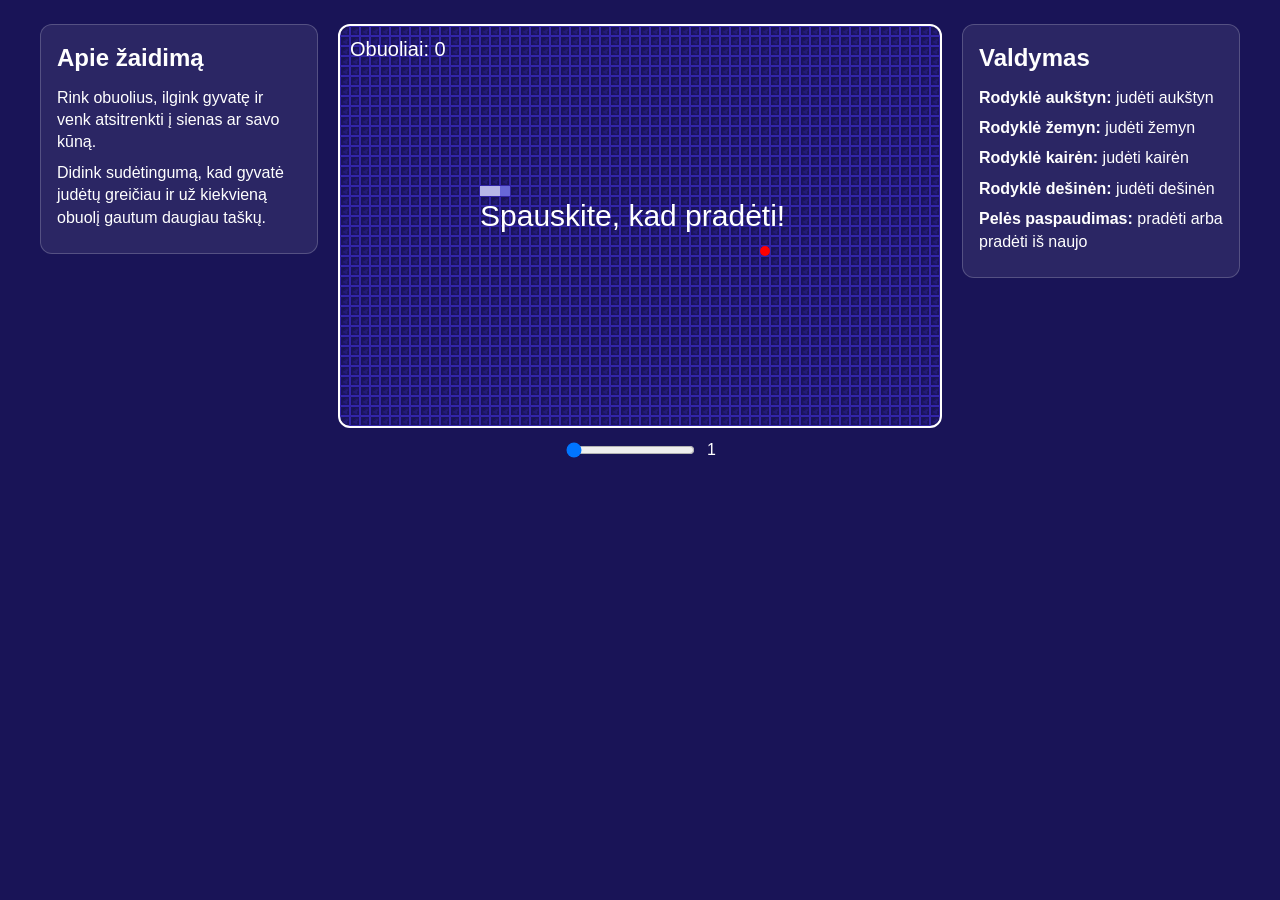
==== snake.html @ 5145cb2d "Reuploaded Files" ====
<!DOCTYPE html>
<html lang="lt">
<head>
    <meta charset="UTF-8">
    <meta name="viewport" content="width=device-width, initial-scale=1.0">
    <title>Snake žaidimas</title>
    <link rel="stylesheet" href="images/snake_style.css">
</head>
<body>
    <main class="layout">
        <section class="side-panel">
            <h2>Apie žaidimą</h2>
            <p>
                Rink obuolius, ilgink gyvatę ir venk atsitrenkti į sienas ar savo kūną.
            </p>
            <p>
                Didink sudėtingumą, kad gyvatė judėtų greičiau ir už kiekvieną obuolį gautum daugiau taškų.
            </p>
        </section>

        <section class="game-panel">
            <canvas id="gameCanvas" width="600" height="400"></canvas>
            <div class="difficulty">
                <input id="dif-select" type="range" list="level" min="1" max="10" value="1">
                <span id="dif-display"></span>
            </div>
        </section>

        <section class="side-panel">
            <h2>Valdymas</h2>
            <p><strong>Rodyklė aukštyn:</strong> judėti aukštyn</p>
            <p><strong>Rodyklė žemyn:</strong> judėti žemyn</p>
            <p><strong>Rodyklė kairėn:</strong> judėti kairėn</p>
            <p><strong>Rodyklė dešinėn:</strong> judėti dešinėn</p>
            <p><strong>Pelės paspaudimas:</strong> pradėti arba pradėti iš naujo</p>
        </section>
    </main>
    <script src="snake_script.js"></script>
</body>
</html>
---- images/snake_style.css ----
@font-face {
    font-family: 'Tahoma';
    src: url('Tahoma.ttf') format('truetype');
}

body {
    text-align: center;
    margin: 0;
    padding: 24px;
    background-color: #191457;
    color: white;
    font-family: 'Tahoma', Arial, sans-serif;
}

.layout {
    display: grid;
    grid-template-columns: 1fr auto 1fr;
    gap: 20px;
    align-items: start;
    max-width: 1200px;
    margin: 0 auto;
}

.side-panel {
    text-align: left;
    background: rgba(255, 255, 255, 0.08);
    border: 1px solid rgba(255, 255, 255, 0.2);
    border-radius: 12px;
    padding: 16px;
    line-height: 1.4;
}

.side-panel h2 {
    margin-top: 0;
    margin-bottom: 12px;
}

.side-panel p {
    margin: 8px 0;
}

.game-panel {
    display: flex;
    flex-direction: column;
    align-items: center;
    gap: 12px;
}

canvas {
    border: 2px solid white; 
    border-radius: 12px;
    background-image: url(tile_snake.png);
    display: block;
}

.difficulty {
    display: flex;
    align-items: center;
    gap: 10px;
}

@media (max-width: 1100px) {
    .layout {
        grid-template-columns: 1fr;
    }

    .side-panel {
        max-width: 600px;
        margin: 0 auto;
    }
}
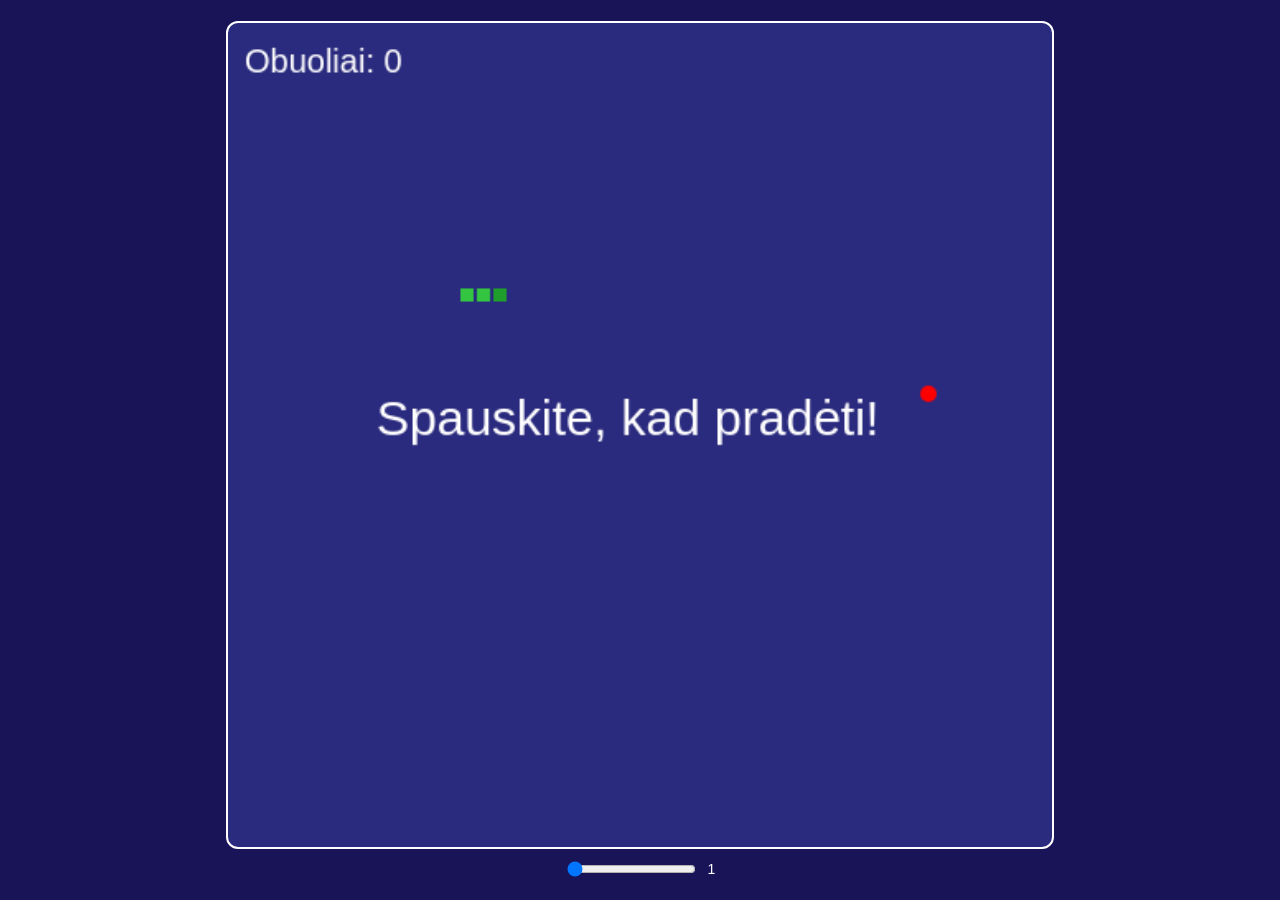
==== commit aa578af9: "Update snake.html" ====
--- a/snake.html
+++ b/snake.html
@@ -1,40 +1,64 @@
 <!DOCTYPE html>
 <html lang="lt">
 <head>
-    <meta charset="UTF-8">
-    <meta name="viewport" content="width=device-width, initial-scale=1.0">
-    <title>Snake žaidimas</title>
-    <link rel="stylesheet" href="images/snake_style.css">
+  <meta charset="UTF-8">
+  <meta name="viewport" content="width=device-width, initial-scale=1.0">
+  <title>Snake Game</title>
+  <style>
+    * {
+      box-sizing: border-box;
+    }
+
+    html,
+    body {
+      margin: 0;
+      width: 100%;
+      height: 100%;
+      overflow: hidden;
+      background: #191457;
+      color: #fff;
+      font-family: Arial, sans-serif;
+    }
+
+    .snake-wrap {
+      width: 100%;
+      height: 100%;
+      display: flex;
+      align-items: center;
+      justify-content: center;
+      flex-direction: column;
+      gap: 10px;
+      padding: 8px;
+    }
+
+    canvas {
+      width: min(92vmin, 100%);
+      aspect-ratio: 1 / 1;
+      height: auto;
+      border: 2px solid #fff;
+      border-radius: 12px;
+      background: #2a2a7e;
+      display: block;
+    }
+
+    .difficulty {
+      display: flex;
+      gap: 10px;
+      align-items: center;
+      justify-content: center;
+      font-size: 14px;
+    }
+  </style>
 </head>
 <body>
-    <main class="layout">
-        <section class="side-panel">
-            <h2>Apie žaidimą</h2>
-            <p>
-                Rink obuolius, ilgink gyvatę ir venk atsitrenkti į sienas ar savo kūną.
-            </p>
-            <p>
-                Didink sudėtingumą, kad gyvatė judėtų greičiau ir už kiekvieną obuolį gautum daugiau taškų.
-            </p>
-        </section>
+  <main class="snake-wrap">
+    <canvas id="gameCanvas" width="500" height="500"></canvas>
+    <div class="difficulty">
+      <input id="dif-select" type="range" list="level" min="1" max="10" value="1">
+      <span id="dif-display"></span>
+    </div>
+  </main>
 
-        <section class="game-panel">
-            <canvas id="gameCanvas" width="600" height="400"></canvas>
-            <div class="difficulty">
-                <input id="dif-select" type="range" list="level" min="1" max="10" value="1">
-                <span id="dif-display"></span>
-            </div>
-        </section>
-
-        <section class="side-panel">
-            <h2>Valdymas</h2>
-            <p><strong>Rodyklė aukštyn:</strong> judėti aukštyn</p>
-            <p><strong>Rodyklė žemyn:</strong> judėti žemyn</p>
-            <p><strong>Rodyklė kairėn:</strong> judėti kairėn</p>
-            <p><strong>Rodyklė dešinėn:</strong> judėti dešinėn</p>
-            <p><strong>Pelės paspaudimas:</strong> pradėti arba pradėti iš naujo</p>
-        </section>
-    </main>
-    <script src="snake_script.js"></script>
+  <script src="snake_script.js"></script>
 </body>
-</html>+</html>
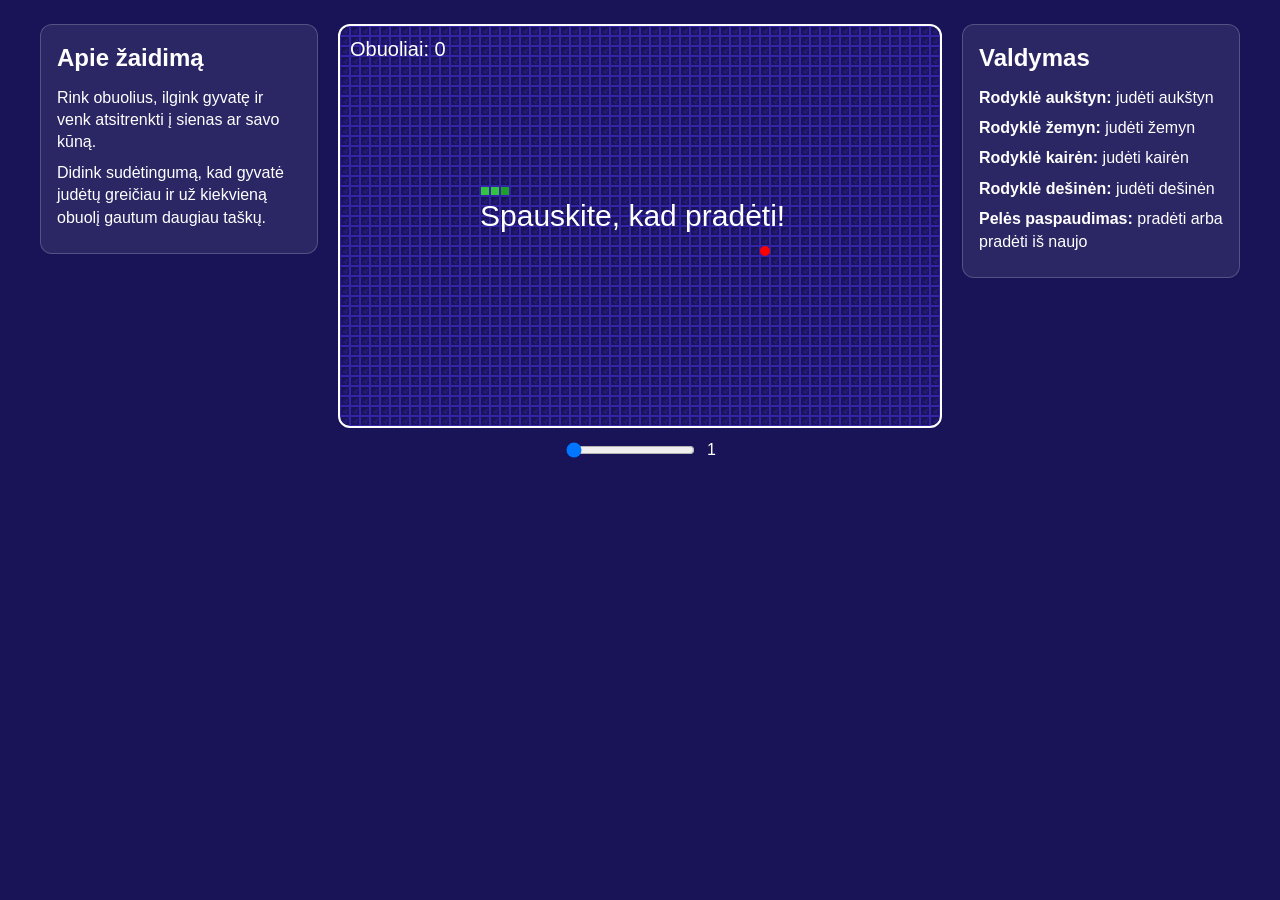
==== commit 6da57c41: "Update snake.html" ====
--- a/snake.html
+++ b/snake.html
@@ -1,64 +1,40 @@
 <!DOCTYPE html>
 <html lang="lt">
 <head>
-  <meta charset="UTF-8">
-  <meta name="viewport" content="width=device-width, initial-scale=1.0">
-  <title>Snake Game</title>
-  <style>
-    * {
-      box-sizing: border-box;
-    }
-
-    html,
-    body {
-      margin: 0;
-      width: 100%;
-      height: 100%;
-      overflow: hidden;
-      background: #191457;
-      color: #fff;
-      font-family: Arial, sans-serif;
-    }
-
-    .snake-wrap {
-      width: 100%;
-      height: 100%;
-      display: flex;
-      align-items: center;
-      justify-content: center;
-      flex-direction: column;
-      gap: 10px;
-      padding: 8px;
-    }
-
-    canvas {
-      width: min(92vmin, 100%);
-      aspect-ratio: 1 / 1;
-      height: auto;
-      border: 2px solid #fff;
-      border-radius: 12px;
-      background: #2a2a7e;
-      display: block;
-    }
-
-    .difficulty {
-      display: flex;
-      gap: 10px;
-      align-items: center;
-      justify-content: center;
-      font-size: 14px;
-    }
-  </style>
+    <meta charset="UTF-8">
+    <meta name="viewport" content="width=device-width, initial-scale=1.0">
+    <title>Snake žaidimas</title>
+    <link rel="stylesheet" href="images/snake_style.css">
 </head>
 <body>
-  <main class="snake-wrap">
-    <canvas id="gameCanvas" width="500" height="500"></canvas>
-    <div class="difficulty">
-      <input id="dif-select" type="range" list="level" min="1" max="10" value="1">
-      <span id="dif-display"></span>
-    </div>
-  </main>
+    <main class="layout">
+        <section class="side-panel">
+            <h2>Apie žaidimą</h2>
+            <p>
+                Rink obuolius, ilgink gyvatę ir venk atsitrenkti į sienas ar savo kūną.
+            </p>
+            <p>
+                Didink sudėtingumą, kad gyvatė judėtų greičiau ir už kiekvieną obuolį gautum daugiau taškų.
+            </p>
+        </section>
 
-  <script src="snake_script.js"></script>
+        <section class="game-panel">
+            <canvas id="gameCanvas" width="600" height="400"></canvas>
+            <div class="difficulty">
+                <input id="dif-select" type="range" list="level" min="1" max="10" value="1">
+                <span id="dif-display"></span>
+            </div>
+        </section>
+
+        <section class="side-panel">
+            <h2>Valdymas</h2>
+            <p><strong>Rodyklė aukštyn:</strong> judėti aukštyn</p>
+            <p><strong>Rodyklė žemyn:</strong> judėti žemyn</p>
+            <p><strong>Rodyklė kairėn:</strong> judėti kairėn</p>
+            <p><strong>Rodyklė dešinėn:</strong> judėti dešinėn</p>
+            <p><strong>Pelės paspaudimas:</strong> pradėti arba pradėti iš naujo</p>
+        </section>
+    </main>
+    <script src="snake_script.js"></script>
 </body>
 </html>
--- a/images/snake_style.css
+++ b/images/snake_style.css
@@ -0,0 +1,71 @@
+@font-face {
+    font-family: 'Tahoma';
+    src: url('Tahoma.ttf') format('truetype');
+}
+
+body {
+    text-align: center;
+    margin: 0;
+    padding: 24px;
+    background-color: #191457;
+    color: white;
+    font-family: 'Tahoma', Arial, sans-serif;
+}
+
+.layout {
+    display: grid;
+    grid-template-columns: 1fr auto 1fr;
+    gap: 20px;
+    align-items: start;
+    max-width: 1200px;
+    margin: 0 auto;
+}
+
+.side-panel {
+    text-align: left;
+    background: rgba(255, 255, 255, 0.08);
+    border: 1px solid rgba(255, 255, 255, 0.2);
+    border-radius: 12px;
+    padding: 16px;
+    line-height: 1.4;
+}
+
+.side-panel h2 {
+    margin-top: 0;
+    margin-bottom: 12px;
+}
+
+.side-panel p {
+    margin: 8px 0;
+}
+
+.game-panel {
+    display: flex;
+    flex-direction: column;
+    align-items: center;
+    gap: 12px;
+}
+
+canvas {
+    border: 2px solid white; 
+    border-radius: 12px;
+    background-image: url(tile_snake.png);
+    display: block;
+}
+
+.difficulty {
+    display: flex;
+    align-items: center;
+    gap: 10px;
+}
+
+@media (max-width: 1100px) {
+    .layout {
+        grid-template-columns: 1fr;
+    }
+
+    .side-panel {
+        max-width: 600px;
+        margin: 0 auto;
+    }
+}
